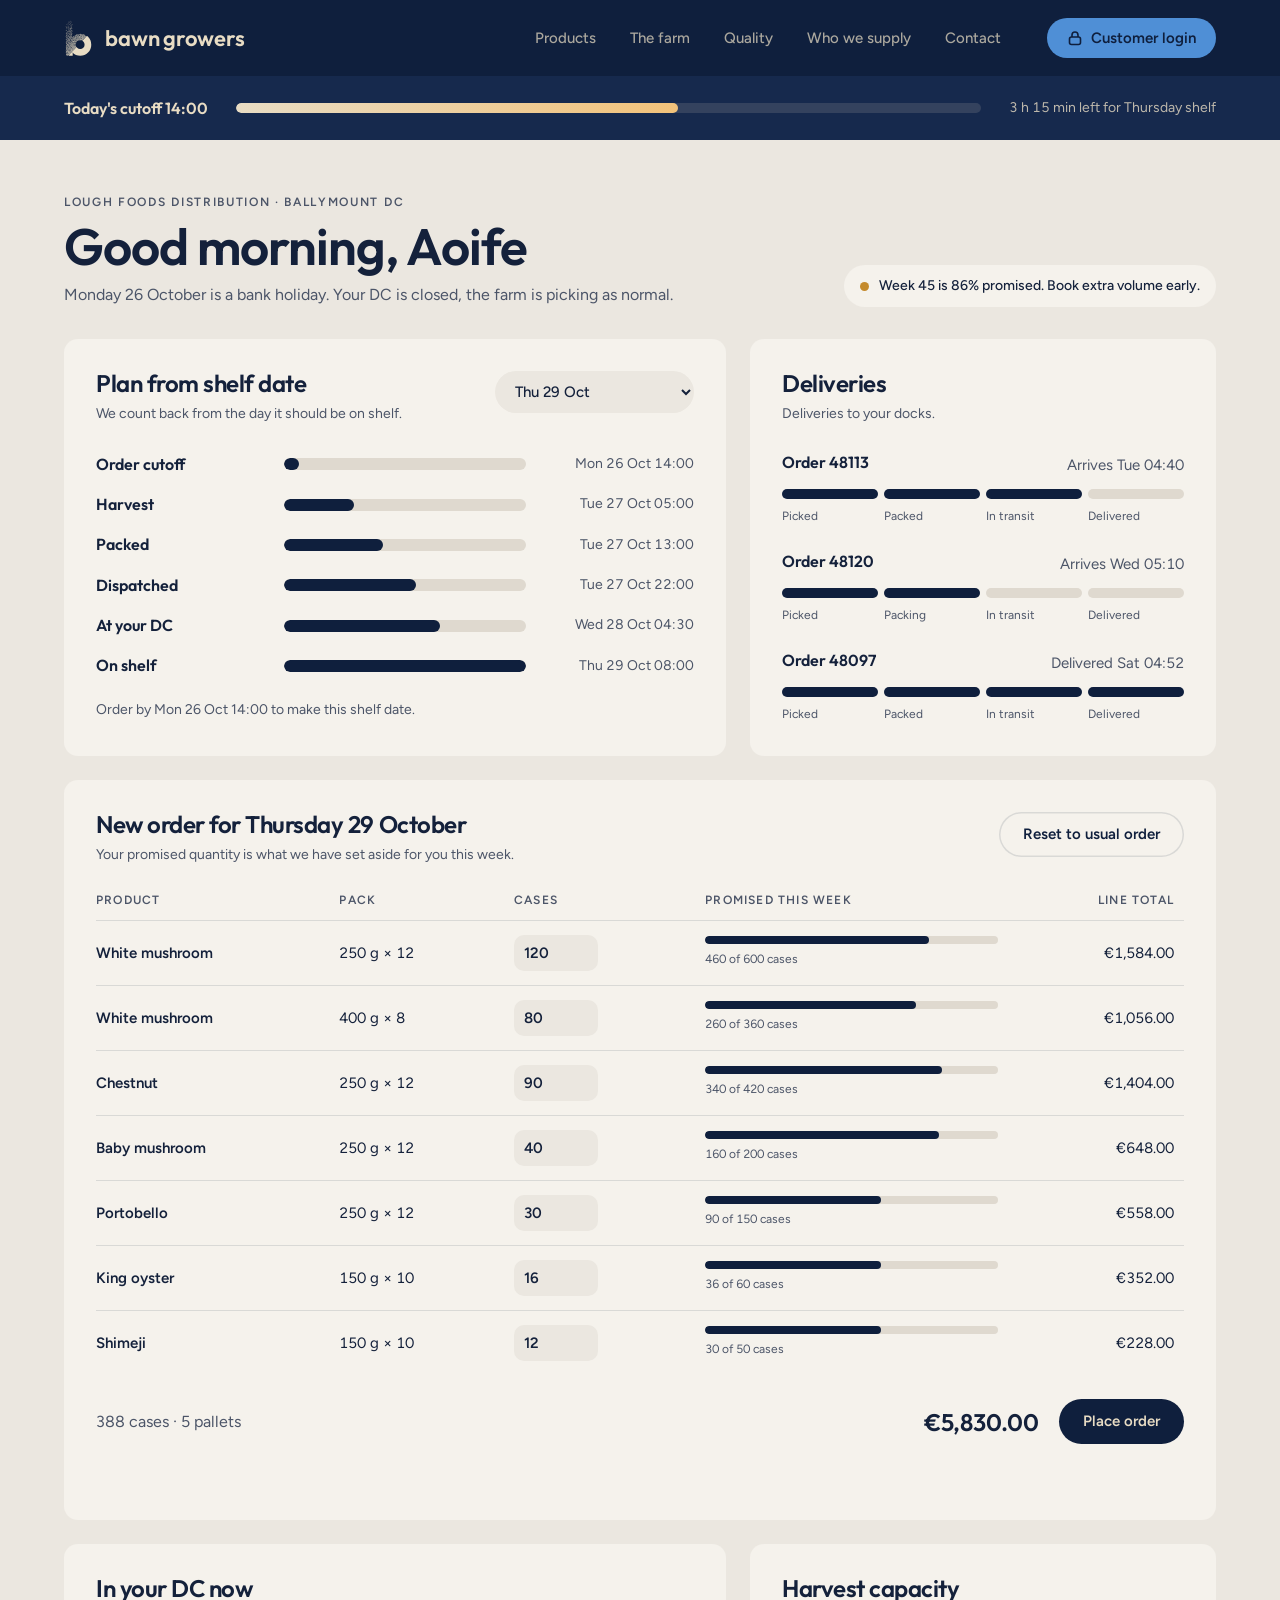
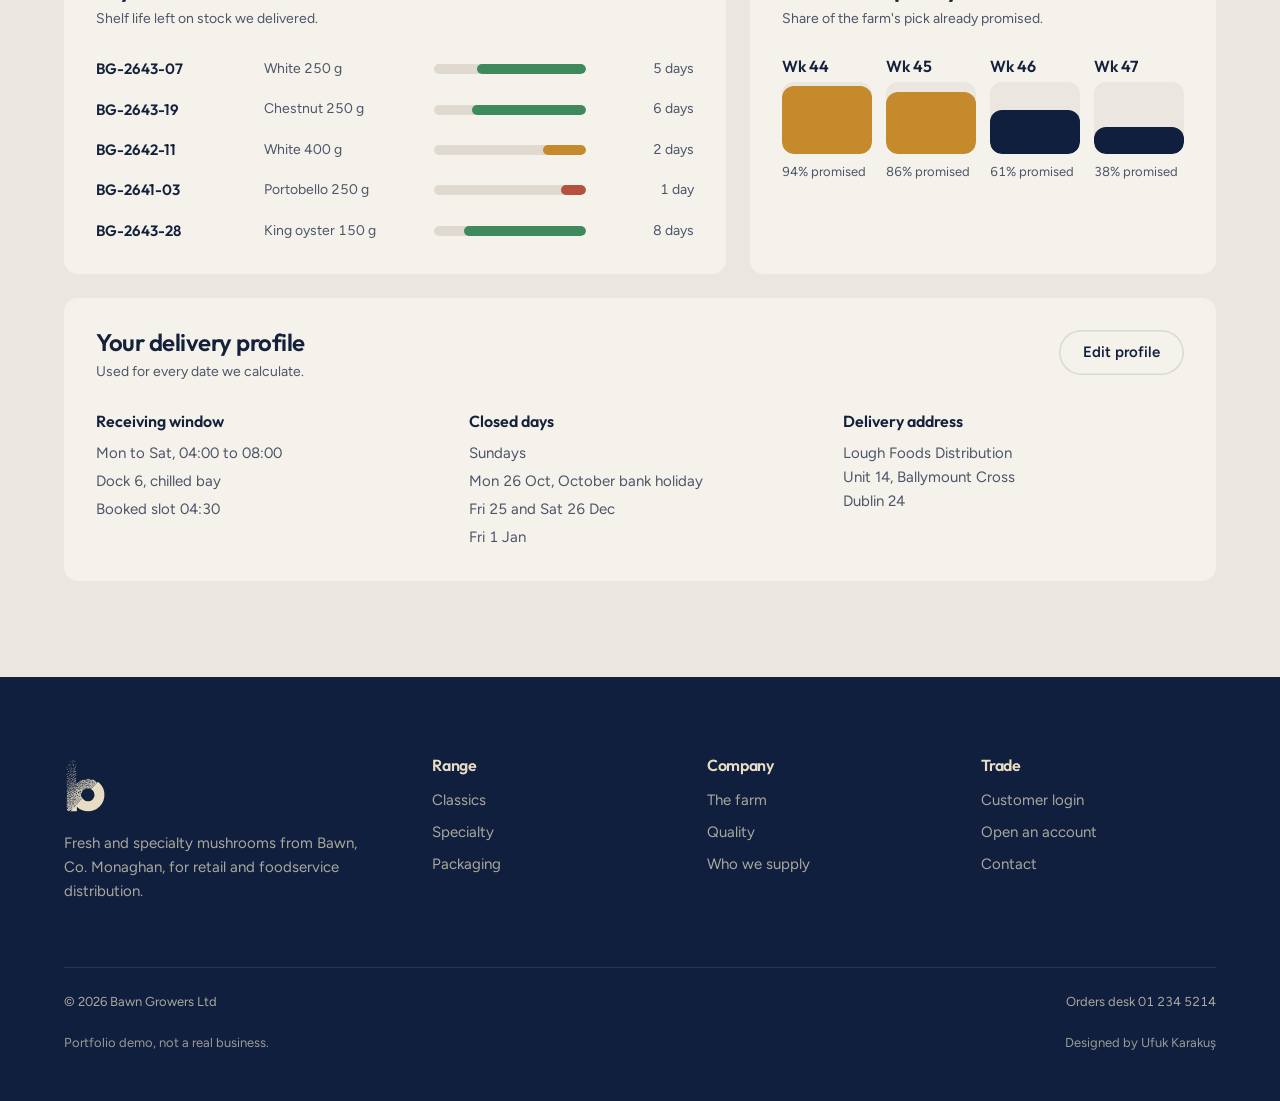
==== panel.html @ aad289bb "Bawn Growers: concept site for a Monaghan mushroom grower Co-Authored-By: Claude Sonnet 5.5 <noreply" ====
<!doctype html>
<html lang="en">
<head>
<meta charset="utf-8">
<meta name="viewport" content="width=device-width,initial-scale=1">
<title>Bawn Growers — Customer panel</title>
<meta name="robots" content="noindex, nofollow">
<meta name="description" content="Plan from your shelf date, order against your promised quantity, trace every batch.">
<link rel="icon" href="assets/logo/favicon.svg" type="image/svg+xml">
<link rel="preconnect" href="https://fonts.googleapis.com">
<link rel="preconnect" href="https://fonts.gstatic.com" crossorigin>
<link rel="stylesheet" href="https://fonts.googleapis.com/css2?family=Outfit:wght@400;500;600;700&family=Figtree:wght@400;500;600&display=swap">
<link rel="stylesheet" href="assets/css/main.css">
</head>
<body data-page="panel">
<script src="assets/js/layout.js"></script>
<main id="main">
<div class="panel">
  <div class="cutoff">
    <div class="wrap">
      <b>Today's cutoff 14:00</b>
      <div class="t" aria-hidden="true"><i id="cutbar"></i></div>
      <span class="tnum" id="cuttxt"></span>
    </div>
  </div>
  <div class="wrap">
    <div class="phello">
      <div>
        <span class="eyebrow">Lough Foods Distribution · Ballymount DC</span>
        <h1>Good morning, Aoife</h1>
        <p>Monday 26 October is a bank holiday. Your DC is closed, the farm is picking as normal.</p>
      </div>
      <span class="chip"><i></i>Week 45 is 86% promised. Book extra volume early.</span>
    </div>

    <div class="pgrid">
      <div class="card c7">
        <div class="chead">
          <div><h2>Plan from shelf date</h2><p class="sub">We count back from the day it should be on shelf.</p></div>
          <label class="sr" for="shelfsel">Shelf date</label>
          <select class="sel" id="shelfsel"></select>
        </div>
        <div class="bsteps" id="psteps"></div>
        <p class="warnline" id="pwarn" aria-live="polite"></p>
      </div>

      <div class="card c5">
        <div class="chead"><div><h2>Deliveries</h2><p class="sub">Deliveries to your docks.</p></div></div>
        <div class="deliv">
          <div class="dl">
            <div class="top"><b>Order 48113</b><span class="tnum">Arrives Tue 04:40</span></div>
            <div class="seg" role="img" aria-label="Order 48113: picked, packed, now in transit, not yet delivered"><i class="d"></i><i class="d"></i><i class="n"></i><i></i></div>
            <div class="seglab" aria-hidden="true"><span>Picked</span><span>Packed</span><span>In transit</span><span>Delivered</span></div>
          </div>
          <div class="dl">
            <div class="top"><b>Order 48120</b><span class="tnum">Arrives Wed 05:10</span></div>
            <div class="seg" role="img" aria-label="Order 48120: picked, now packing, not yet in transit or delivered"><i class="d"></i><i class="n"></i><i></i><i></i></div>
            <div class="seglab" aria-hidden="true"><span>Picked</span><span>Packing</span><span>In transit</span><span>Delivered</span></div>
          </div>
          <div class="dl">
            <div class="top"><b>Order 48097</b><span class="tnum">Delivered Sat 04:52</span></div>
            <div class="seg" role="img" aria-label="Order 48097: picked, packed, in transit and delivered"><i class="d"></i><i class="d"></i><i class="d"></i><i class="d"></i></div>
            <div class="seglab" aria-hidden="true"><span>Picked</span><span>Packed</span><span>In transit</span><span>Delivered</span></div>
          </div>
        </div>
      </div>

      <div class="card c12">
        <div class="chead">
          <div><h2>New order for Thursday 29 October</h2><p class="sub">Your promised quantity is what we have set aside for you this week.</p></div>
          <button class="btn line" id="resetorder" type="button">Reset to usual order</button>
        </div>
        <table class="lines tnum">
          <thead><tr><th>Product</th><th>Pack</th><th>Cases</th><th>Promised this week</th><th>Line total</th></tr></thead>
          <tbody id="olines"></tbody>
        </table>
        <div class="tot">
          <span class="count" id="ocount"></span>
          <div class="right"><b class="tnum" id="ototal"></b><button class="btn dark" type="button" id="placeorder">Place order</button></div>
        </div>
        <p class="warnline" id="oplaced" aria-live="polite"></p>
      </div>

      <div class="card c7">
        <div class="chead"><div><h2>In your DC now</h2><p class="sub">Shelf life left on stock we delivered.</p></div></div>
        <div class="batches" id="batches"></div>
      </div>
      <div class="card c5">
        <div class="chead"><div><h2>Harvest capacity</h2><p class="sub">Share of the farm's pick already promised.</p></div></div>
        <div class="cap" id="cap"></div>
      </div>

      <div class="card c12">
        <div class="chead"><div><h2>Your delivery profile</h2><p class="sub">Used for every date we calculate.</p></div><button class="btn line" type="button" id="editprofile">Edit profile</button></div>
        <div class="profile">
          <div><b>Receiving window</b><ul class="tnum"><li>Mon to Sat, 04:00 to 08:00</li><li>Dock 6, chilled bay</li><li>Booked slot 04:30</li></ul></div>
          <div><b>Closed days</b><ul class="tnum"><li>Sundays</li><li>Mon 26 Oct, October bank holiday</li><li>Fri 25 and Sat 26 Dec</li><li>Fri 1 Jan</li></ul></div>
          <div><b>Delivery address</b><p>Lough Foods Distribution<br>Unit 14, Ballymount Cross<br>Dublin 24</p></div>
        </div>
      </div>
    </div>
  </div>
</div>

</main>
<script src="assets/js/data.js"></script>
<script src="assets/js/schedule.js"></script>
<script src="assets/js/reveal.js"></script>
<script src="assets/js/modal.js"></script>
<script src="assets/js/panel.js"></script>
<script>document.getElementById("editprofile").addEventListener("click",function(e){Bawn.modal.open(e.currentTarget,"you could change your receiving window, closed days and delivery address here, and every date on this page would follow.")})</script>
<script>BawnLayout.footer()</script>
</body>
</html>
---- assets/css/main.css ----
/* Bawn Growers — shared stylesheet
   Navy frame + light limestone pages, one 1200px column, one 14px radius, real gaps between photos. */

/* ---------- tokens (the only place colours are defined) ---------- */
:root{
  --navy:#0f1f3d;   --navy-2:#16294d;   --navy-3:#22375f;   --navy-0:#0a1428;   --navy-glow:#2a4672;
  --beige:#e8dcc4;  --beige-2:#cdbf9f;  --beige-hi:#f3e9d4; --amber:#f2c27a;
  --stone:#ebe7e0;  --stone-2:#dfd9cf;  --paper:#f5f2ec;   --white:#fff;
  --ink:#14213b;    --ink-2:#4c5568;    --line:rgba(20,33,59,.12);
  --led:#4f8fd6;    --ok:#3f8a5c;       --warn:#c48a2c;     --bad:#b4513f;
  /* beige at set strengths, for text and hairlines on navy */
  --on-navy-72:rgba(232,220,196,.72);  --on-navy-78:rgba(232,220,196,.78);  --on-navy-75:rgba(232,220,196,.75);
  --on-navy-65:rgba(232,220,196,.65);  --on-navy-60:rgba(232,220,196,.6);   --on-navy-40:rgba(232,220,196,.4);
  --on-navy-16:rgba(232,220,196,.16);  --on-navy-12:rgba(232,220,196,.12);  --on-navy-14:rgba(232,220,196,.14);
  --on-navy-08:rgba(232,220,196,.08);
  --scan:rgba(8,16,32,.28);  --navy-fade:rgba(15,31,61,0);  --navy-fade-35:rgba(15,31,61,.35);
  --banner-shade:rgba(10,20,40,.55);  --banner-shade-0:rgba(10,20,40,0);  --text-shade:rgba(0,0,0,.35);
  --handle-shadow:rgba(15,31,61,.25);  --scrim:rgba(10,20,40,.62);
  --display:"Outfit","Avenir Next","Segoe UI",system-ui,sans-serif;
  --body:"Figtree","Avenir Next","Segoe UI",system-ui,sans-serif;
  --r:14px;
  color-scheme:light;
}

/* ---------- base ---------- */
*{box-sizing:border-box}
body{margin:0;background:var(--paper);color:var(--ink);font:16px/1.6 var(--body);-webkit-font-smoothing:antialiased;animation:fadein .45s ease}
@keyframes fadein{from{opacity:.4}to{opacity:1}}
h1,h2,h3,h4{font-family:var(--display);font-weight:600;letter-spacing:-.02em;line-height:1.05;margin:0;text-wrap:balance}
p{margin:0}
a{color:inherit}
img{display:block}
button{font:inherit;cursor:pointer}
:focus-visible{outline:2px solid var(--led);outline-offset:3px}
.wrap{max-width:1200px;margin:0 auto;padding-left:24px;padding-right:24px}
.tnum{font-variant-numeric:tabular-nums}
.sr{position:absolute;left:-9999px;width:1px;height:1px;overflow:hidden}
.eyebrow{display:block;font:600 12px/1 var(--body);letter-spacing:.14em;text-transform:uppercase;color:var(--ink-2)}
.navyband .eyebrow,.hero .eyebrow{color:var(--beige-2)}

/* ---------- skip link ---------- */
.skip{position:absolute;left:16px;top:-80px;z-index:100;background:var(--beige);color:var(--navy);padding:12px 18px;border-radius:999px;font:600 15px/1 var(--body);text-decoration:none}
.skip:focus{top:12px}
main{display:block}

/* ---------- header ---------- */
header.site{position:sticky;top:0;z-index:50;background:var(--navy);color:var(--beige)}
header.site .wrap{display:flex;align-items:center;gap:32px;height:76px}
.brand{display:flex;align-items:center;gap:12px;text-decoration:none;color:var(--beige)}
.brand img{height:38px;width:auto;display:block}
.brand span{font:600 22px/1 var(--display);letter-spacing:-.01em}
nav.main{display:flex;gap:6px;margin-left:auto}
nav.main a{color:var(--on-navy-72);padding:10px 14px;border-radius:999px;font:500 15px/1 var(--body);text-decoration:none;transition:color .2s}
nav.main a:hover,nav.main a[aria-current="page"]{color:var(--beige)}
nav.main a[aria-current="page"]{background:var(--navy-3)}
.b2b{background:var(--beige);color:var(--navy);border-radius:999px;padding:12px 20px;font:600 15px/1 var(--body);display:flex;gap:8px;align-items:center;text-decoration:none;transition:background .2s}
.b2b:hover{background:var(--beige-hi)}
.b2b[aria-current="page"]{background:var(--led);color:var(--navy)}

/* ---------- buttons ---------- */
.btns{display:flex;gap:12px;flex-wrap:wrap}
.btn{display:inline-block;border:0;border-radius:999px;padding:15px 24px;font:600 15px/1 var(--body);background:var(--beige);color:var(--navy);text-decoration:none;transition:transform .2s,background .2s}
.btn:hover{transform:translateY(-1px)}
.btn.ghost{background:transparent;color:var(--beige);box-shadow:inset 0 0 0 1.5px var(--on-navy-40)}
.btn.dark{background:var(--navy);color:var(--beige)}
.btn.line{background:transparent;color:var(--navy);box-shadow:inset 0 0 0 1.5px var(--line)}

/* ---------- sections ---------- */
section{padding-block:120px}
section.sep{border-top:1px solid var(--on-navy-08)}
section.flush-top{padding-top:0}
section.tight{padding-top:20px;padding-bottom:120px}
section.spaced{margin-top:110px}
section[id]{scroll-margin-top:76px}
.hero{padding-block:0}
.sec-head{display:flex;flex-direction:column;gap:18px;max-width:760px;margin-bottom:56px}
.sec-head h2{font-size:clamp(38px,4.4vw,60px)}
.sec-head p{font-size:18px;color:var(--ink-2);max-width:56ch}
.navyband{background:var(--navy);color:var(--beige)}
.navyband .sec-head p{color:var(--on-navy-75)}
.stoneband{background:var(--stone)}

/* page heads (pages without a banner) */
.phead{padding-block:110px 64px}
.phead h1{font-size:clamp(48px,6vw,88px);max-width:15ch;margin-top:18px}
.phead p{margin-top:24px;font-size:19px;color:var(--ink-2);max-width:58ch}

/* ---------- hero ---------- */
.hero{position:relative;background:var(--navy);color:var(--beige);display:grid;grid-template-columns:minmax(340px,38%) 1fr;min-height:min(78vh,740px)}
.hero-copy{display:flex;flex-direction:column;justify-content:flex-end;align-items:flex-start;gap:28px;padding:64px 48px 72px max(24px,calc((100vw - 1200px)/2 + 24px))}
.hero h1{font-size:clamp(44px,5.4vw,76px);color:var(--beige)}
.hero p{color:var(--on-navy-78);font-size:18px;max-width:30ch}
.hero-media{position:relative;overflow:hidden;background:var(--navy-0)}
.hero-media video,.hero-media img{position:absolute;inset:0;width:100%;height:100%;object-fit:cover}
.scanlines{position:absolute;inset:0;pointer-events:none;background:repeating-linear-gradient(0deg,var(--scan) 0 1px,transparent 1px 3px);opacity:.55}
.edge-fade{position:absolute;inset:0;pointer-events:none;background:linear-gradient(90deg,var(--navy) 0%,var(--navy-fade) 18%),linear-gradient(0deg,var(--navy-fade-35),var(--navy-fade) 40%)}

/* statement */
.statement{padding-block:140px 110px}
.statement h2{font-size:clamp(40px,5vw,68px);max-width:16ch;margin-inline:auto;text-align:center}
.statement p{text-align:center;max-width:56ch;margin:28px auto 0;font-size:18px;color:var(--ink-2)}

/* ---------- product cards ---------- */
.prow{display:grid;gap:28px}
.prow.four{grid-template-columns:repeat(4,1fr)}
.prow.three{grid-template-columns:repeat(3,1fr)}
.pcard{display:flex;flex-direction:column;gap:16px;color:inherit;text-decoration:none}
.pcard .ph{aspect-ratio:1;border-radius:var(--r);overflow:hidden;background:var(--stone-2);position:relative}
.pcard .ph img{width:100%;height:100%;object-fit:cover;transition:transform .6s ease}
.pcard:hover .ph img{transform:scale(1.04)}
.pcard h3{font-size:24px}
.pcard .meta{display:flex;justify-content:space-between;gap:12px;color:var(--ink-2);font-size:14px}
.navyband .pcard .meta{color:var(--on-navy-65)}
.navyband .pcard .ph{background:var(--navy-2)}
.group-label{display:flex;align-items:baseline;justify-content:space-between;gap:16px;margin-bottom:28px;padding-bottom:16px;border-bottom:1px solid var(--line)}
.navyband .group-label{border-color:var(--on-navy-16)}
.group-label h3{font-size:30px}
.group-label span{color:var(--ink-2);font-size:15px}
.navyband .group-label span{color:var(--on-navy-60)}

/* specialty band */
.exotic{position:relative;overflow:hidden}
.exotic .bgimg{position:absolute;inset:0;background:center/cover no-repeat;opacity:.18}
.exotic .wrap{position:relative}

/* ---------- shelf planner (home) ---------- */
.planner{display:grid;grid-template-columns:1fr 1.25fr;gap:72px;align-items:start}
.planner h2{font-size:clamp(38px,4.2vw,58px);margin-top:18px}
.planner .lead-note{margin-top:22px}
.note-line{margin-top:22px;font-size:15px;color:var(--on-navy-75);max-width:52ch}
.days{display:flex;gap:10px;flex-wrap:wrap;margin:28px 0 10px}
.day{border:0;border-radius:var(--r);background:var(--navy-2);color:var(--beige);padding:14px 16px;min-width:76px;display:flex;flex-direction:column;gap:4px;align-items:flex-start;transition:background .2s}
.day small{font:500 12px/1 var(--body);opacity:.65;text-transform:uppercase;letter-spacing:.1em}
.day b{font:600 22px/1 var(--display)}
.day[aria-pressed="true"]{background:var(--beige);color:var(--navy)}
.day[disabled]{opacity:.35;cursor:not-allowed}
.timeline{display:flex;flex-direction:column;gap:22px}
.step{display:grid;grid-template-columns:150px 1fr;gap:20px;align-items:center}
.step .lab{display:flex;flex-direction:column;gap:2px}
.step .lab b{font:600 18px/1.2 var(--display)}
.step .lab span{font-size:13px;opacity:.7}
.track{height:14px;border-radius:999px;background:var(--on-navy-12);position:relative;overflow:hidden}
.track i{position:absolute;inset:0 auto 0 0;border-radius:999px;background:var(--beige);transition:width .9s cubic-bezier(.2,.8,.2,1)}
.step .when{grid-column:2;font-size:14px;margin-top:-12px;opacity:.8}
.timeline{position:relative}
/* the closed-day note hangs in the section's bottom padding, so showing or hiding it never moves anything */
.timeline .note-line{position:absolute;left:0;right:0;top:100%;margin-top:28px}

/* ---------- banner ---------- */
.banner{position:relative;height:min(64vh,620px);background:var(--navy-2);display:flex;align-items:flex-end}
.banner > img{position:absolute;inset:0;width:100%;height:100%;object-fit:cover}
.banner::after{content:"";position:absolute;inset:0;background:linear-gradient(0deg,var(--banner-shade),var(--banner-shade-0) 55%);pointer-events:none}
.banner .wrap{position:relative;z-index:1;width:100%;padding-block:64px}
.banner h1,.banner h2{color:var(--beige);font-size:clamp(40px,5vw,72px);max-width:14ch;text-shadow:0 2px 30px var(--text-shade)}
.banner.tall{height:min(70vh,680px)}
.banner .eyebrow{color:var(--beige)}
.banner .eyebrow + h1,.banner .eyebrow + h2{margin-top:16px}

/* ---------- moments ---------- */
.moments{display:grid;grid-template-columns:repeat(3,1fr);gap:28px}
.moment{display:grid;grid-template-rows:auto auto 1fr;gap:14px}
.moment .ph{border-radius:var(--r);overflow:hidden;aspect-ratio:4/5;background:var(--stone-2)}
.moment .ph img{width:100%;height:100%;object-fit:cover}
.moment b{font:600 20px/1.2 var(--display)}
.moment span{color:var(--ink-2);font-size:15px}

/* ---------- footer ---------- */
footer.site{background:var(--navy);color:var(--on-navy-72);padding-block:80px 48px}
footer.site .grid{display:grid;grid-template-columns:1.4fr 1fr 1fr 1fr;gap:40px}
footer.site .fh{color:var(--beige);font:600 16px/1.05 var(--display);letter-spacing:-.02em;margin:0 0 14px}
footer.site ul{list-style:none;margin:0;padding:0;display:flex;flex-direction:column;gap:8px;font-size:15px}
footer.site a{color:inherit;text-decoration:none}
footer.site a:hover{color:var(--beige)}
footer.site .base{margin-top:64px;padding-top:24px;border-top:1px solid var(--on-navy-12);display:flex;justify-content:space-between;gap:16px;font-size:13px}
.flogo img{height:56px;width:auto}
.flogo p{margin-top:18px;max-width:30ch;font-size:15px}

/* demo lines under the footer (publishing rule) */
footer.site .demo{margin-top:20px;display:flex;justify-content:space-between;gap:16px;font-size:13px;color:var(--on-navy-65)}

/* concept-site modal */
.modal-back{position:fixed;inset:0;z-index:200;background:var(--scrim);display:flex;align-items:center;justify-content:center;padding:24px}
.modal{background:var(--paper);color:var(--ink);border-radius:var(--r);padding:32px;max-width:480px;width:100%;display:flex;flex-direction:column;gap:16px}
.modal h2{font-size:28px}
.modal p{color:var(--ink-2)}
.modal .btns{margin-top:8px}

/* ---------- product detail + XP bar ---------- */
.detail{display:grid;grid-template-columns:1fr 1fr;gap:64px;align-items:start;padding-bottom:80px}
.detail .big{aspect-ratio:1;border-radius:var(--r);overflow:hidden;background:var(--stone-2)}
.detail .big img{width:100%;height:100%;object-fit:cover}
.dinfo{display:flex;flex-direction:column;gap:28px;padding-top:12px}
.dinfo h2{font-size:clamp(40px,4.4vw,60px)}
.dinfo .lede{font-size:18px;color:var(--ink-2);max-width:46ch;min-height:3.2em}
.tag{display:inline-flex;align-items:center;gap:8px;font:600 12px/1 var(--body);letter-spacing:.12em;text-transform:uppercase;color:var(--ink-2)}
.tag em{font-style:normal}
.tag i{width:8px;height:8px;border-radius:50%;background:var(--beige-2)}
.tag.ex i{background:var(--led)}
.xp{position:relative;padding-top:6px}
.xtrack:focus-visible{outline-offset:6px}
.xtrack{height:18px;border-radius:999px;background:var(--stone-2);position:relative;cursor:pointer;touch-action:none}
.xfill{position:absolute;inset:0 auto 0 0;border-radius:999px;background:var(--navy);transition:width .75s cubic-bezier(.2,.8,.2,1)}
.xfill::after{content:"";position:absolute;right:-4px;top:50%;width:26px;height:26px;margin-top:-13px;border-radius:50%;background:var(--paper);box-shadow:0 0 0 4px var(--navy),0 3px 10px var(--handle-shadow);cursor:grab}
.xp.dragging .xfill{transition:none}
.xp.dragging .xfill::after{cursor:grabbing}
.xp canvas{position:absolute;left:-20px;top:-34px;width:calc(100% + 40px);height:86px;pointer-events:none}
.stops{position:relative;height:52px;margin-top:18px}
.stop{white-space:nowrap;position:absolute;transform:translateX(-50%);background:var(--stone);border:0;border-radius:999px;padding:12px 18px;font:600 16px/1 var(--display);color:var(--ink);box-shadow:inset 0 0 0 1.5px var(--line);transition:background .2s,color .2s,box-shadow .2s}
.stop:hover{background:var(--stone-2)}
.stop:first-child{transform:none;left:0!important}
.stop:last-child{transform:translateX(-100%)}
.stop[aria-pressed="true"]{background:var(--navy);color:var(--beige);box-shadow:none}
.figs{display:grid;grid-template-columns:repeat(3,1fr);gap:20px;padding-top:24px;border-top:1px solid var(--line)}
.fig small{display:block;font-size:13px;color:var(--ink-2);margin-bottom:6px}
.fig b{display:block;font:600 28px/1 var(--display)}
.life{display:flex;flex-direction:column;gap:10px}
.life .row{display:flex;justify-content:space-between;font-size:14px;color:var(--ink-2)}
.life .t{height:8px;border-radius:999px;background:var(--stone-2);overflow:hidden}
.life .t i{display:block;height:100%;background:var(--ok);border-radius:999px;transition:width .8s cubic-bezier(.2,.8,.2,1)}
.cat-grid{display:grid;grid-template-columns:repeat(7,1fr);gap:16px;padding-block:28px 0;border-top:1px solid var(--line)}
.mini{background:none;border:0;padding:0;display:flex;flex-direction:column;gap:10px;text-align:left;color:var(--ink-2);font-size:14px}
.mini .ph{aspect-ratio:1;border-radius:var(--r);overflow:hidden;background:var(--stone-2);outline:2px solid transparent;outline-offset:3px;transition:outline-color .2s}
.mini .ph img{width:100%;height:100%;object-fit:cover}
.mini[aria-pressed="true"]{color:var(--ink)}
.mini[aria-pressed="true"] .ph{outline-color:var(--navy)}
.packs{display:grid;grid-template-columns:repeat(5,1fr);gap:24px}
.pack{display:flex;flex-direction:column;gap:12px}
.pack .ph{aspect-ratio:1;border-radius:var(--r);overflow:hidden;background:var(--stone-2)}
.pack .ph img{width:100%;height:100%;object-fit:cover}
.pack b{font:600 20px/1 var(--display)}
.pack span{font-size:14px;color:var(--ink-2)}

/* ---------- farm ---------- */
.split{display:grid;grid-template-columns:1fr 1fr;gap:72px;align-items:center}
.split.top{align-items:start;margin-top:72px}
.split .ph{border-radius:var(--r);overflow:hidden;aspect-ratio:4/3;background:var(--stone-2)}
.split .ph img{width:100%;height:100%;object-fit:cover}
.split .txt{display:flex;flex-direction:column;gap:20px}
.split h2{font-size:clamp(34px,3.8vw,52px)}
.split p{color:var(--ink-2);font-size:17px;max-width:50ch}
.navyband .split p{color:var(--on-navy-75)}
.cycle{display:flex;flex-direction:column;gap:14px;margin-top:8px}
.cycle .row{display:grid;grid-template-columns:120px 1fr 60px;gap:16px;align-items:center;font-size:15px}
.cycle .t{height:10px;border-radius:999px;background:var(--stone-2);overflow:hidden}
.navyband .cycle .t{background:var(--on-navy-12)}
.cycle .t i{display:block;height:100%;width:0;background:var(--navy);border-radius:999px;transition:width .9s cubic-bezier(.2,.8,.2,1)}
.navyband .cycle .t i{background:var(--led)}
.wide-ph{border-radius:var(--r);overflow:hidden;aspect-ratio:21/9;background:var(--stone-2)}
.wide-ph.slim{aspect-ratio:21/8;background:var(--navy-2)}
.wide-ph img{width:100%;height:100%;object-fit:cover}

/* ---------- quality ---------- */
.trace{display:grid;grid-template-columns:1fr 1.4fr;gap:64px;align-items:start}
.trace h2{font-size:36px}
.lookup{display:flex;gap:10px;margin-top:24px}
.lookup input{flex:1;min-width:0;border:0;border-radius:999px;padding:16px 22px;font:600 17px/1 var(--display);letter-spacing:.04em;background:var(--paper);color:var(--ink);box-shadow:inset 0 0 0 1.5px var(--line)}
.hint{margin-top:14px;color:var(--ink-2);font-size:14px}
.result{min-height:0}
.jbar{display:grid;grid-template-columns:repeat(4,1fr);gap:8px;margin-bottom:28px}
.jbar i{height:14px;border-radius:999px;background:var(--stone-2);position:relative;overflow:hidden}
.jbar i::after{content:"";position:absolute;inset:0;width:var(--w,0%);background:var(--navy);border-radius:999px;transition:width .7s cubic-bezier(.2,.8,.2,1)}
.jrows{display:grid;grid-template-columns:repeat(4,1fr);gap:8px;min-height:70.4px}
.jrow b{display:block;font:600 18px/1.2 var(--display)}
.jrow span{display:block;font-size:14px;color:var(--ink-2);margin-top:4px}
.jrow.none{grid-column:span 4}
.temps{margin-top:40px;padding-top:28px;border-top:1px solid var(--line)}
.temps .tcap{display:flex;justify-content:space-between;font-size:14px;color:var(--ink-2);margin-bottom:10px;min-height:1.6em}
.temps svg{width:100%;height:auto;display:block;color:var(--ink)}
.certs{display:grid;grid-template-columns:repeat(3,1fr);gap:28px}
.cert b{font:600 22px/1.2 var(--display);display:block;margin-bottom:8px}
.cert p{color:var(--ink-2);font-size:15px}

/* ---------- customers ---------- */
.ctypes{padding-bottom:110px}
.ctype{display:grid;grid-template-columns:1.1fr 1fr;gap:64px;align-items:center;padding-block:56px}
.ctype + .ctype{border-top:1px solid var(--line)}
.ctype:nth-child(even) .ph{order:2}
.ctype .ph{border-radius:var(--r);overflow:hidden;aspect-ratio:3/2;background:var(--stone-2)}
.ctype .ph img{width:100%;height:100%;object-fit:cover}
.ctype h2{font-size:clamp(30px,3.2vw,44px);margin-bottom:16px}
.ctype p{color:var(--ink-2);font-size:17px;max-width:48ch}
.ctype ul{margin:20px 0 0;padding:0;list-style:none;display:flex;flex-direction:column;gap:8px;font-size:15px}
.ctype li{display:flex;gap:10px}
.ctype li::before{content:"";width:6px;height:6px;border-radius:50%;background:var(--navy);margin-top:9px;flex:none}

/* ---------- contact ---------- */
.contact{padding-block:140px;text-align:center;display:flex;flex-direction:column;align-items:center;gap:22px}
.contact h1{font-size:clamp(48px,6vw,84px)}
.contact .addr{font:500 24px/1.4 var(--display)}
.contact .lines{display:flex;gap:28px;flex-wrap:wrap;justify-content:center;color:var(--ink-2);font-size:17px}
.contact .lines span{user-select:text}
.hours{display:grid;grid-template-columns:repeat(3,1fr);gap:40px;max-width:900px;margin:56px auto 0;text-align:left}
.hours b{display:block;font:600 18px/1.2 var(--display);margin-bottom:8px}
.hours p{color:var(--ink-2);font-size:15px}
.contact .btn{margin-top:40px}

/* ---------- B2B panel ---------- */
.panel{background:var(--stone);min-height:80vh}
.cutoff{position:sticky;top:76px;z-index:40;background:var(--navy-2);color:var(--beige)}
.cutoff .wrap{display:grid;grid-template-columns:auto 1fr auto;gap:28px;align-items:center;height:64px}
.cutoff b{font:600 16px/1 var(--display)}
.cutoff .t{height:10px;border-radius:999px;background:var(--on-navy-14);overflow:hidden}
.cutoff .t i{display:block;height:100%;width:0;background:linear-gradient(90deg,var(--beige),var(--amber));border-radius:999px;transition:width .9s cubic-bezier(.2,.8,.2,1)}
.cutoff span{font-size:14px;opacity:.8}
.phello{display:flex;justify-content:space-between;align-items:flex-end;gap:24px;padding-block:56px 32px;flex-wrap:wrap}
.phello h1{font-size:clamp(36px,4vw,52px);margin-top:12px}
.phello p{color:var(--ink-2);margin-top:8px}
.chip{display:inline-flex;align-items:center;gap:10px;background:var(--paper);border-radius:999px;padding:10px 16px;font-size:14px;font-weight:500}
.chip i{width:9px;height:9px;border-radius:50%;background:var(--warn)}
.pgrid{display:grid;grid-template-columns:repeat(12,1fr);gap:24px;padding-bottom:96px}
.card{background:var(--paper);border-radius:var(--r);padding:32px;min-width:0}
.card h2{font-size:24px}
.card .sub{color:var(--ink-2);font-size:14px;margin-top:6px}
.c7{grid-column:span 7}.c5{grid-column:span 5}.c12{grid-column:span 12}
.chead{display:flex;justify-content:space-between;align-items:flex-start;gap:16px;margin-bottom:28px}
.sel{border:0;border-radius:999px;padding:11px 16px;font:500 15px/1 var(--body);background:var(--stone);color:var(--ink)}
.bsteps{display:flex;flex-direction:column;gap:18px}
.bstep{display:grid;grid-template-columns:170px 1fr 150px;gap:18px;align-items:center}
.bstep b{font:600 16px/1.2 var(--display)}
.bstep .t{height:12px;border-radius:999px;background:var(--stone-2);overflow:hidden}
.bstep .t i{display:block;height:100%;width:0;background:var(--navy);border-radius:999px;transition:width .8s cubic-bezier(.2,.8,.2,1)}
.bstep span{font-size:14px;color:var(--ink-2);text-align:right}
.bstep.hol span{color:var(--warn)}
.warnline{margin-top:22px;font-size:14px;color:var(--ink-2);min-height:1.6em}
.warnline.amber{color:var(--warn)}
table.lines{width:100%;border-collapse:collapse;font-size:15px}
table.lines th{font:600 12px/1 var(--body);letter-spacing:.1em;text-transform:uppercase;color:var(--ink-2);text-align:left;padding:0 10px 14px}
table.lines td{padding:14px 10px;border-top:1px solid var(--line);vertical-align:middle}
table.lines td:first-child,table.lines th:first-child{padding-left:0}
table.lines td:last-child,table.lines th:last-child{text-align:right}
table.lines td:first-child{font-weight:600}
table.lines input{width:84px;border:0;border-radius:10px;padding:9px 10px;background:var(--stone);font:600 15px/1 var(--body);color:var(--ink)}
.pbar{display:flex;flex-direction:column;gap:6px;min-width:150px}
.pbar .t{height:8px;border-radius:999px;background:var(--stone-2);overflow:hidden}
.pbar .t i{display:block;height:100%;background:var(--navy);border-radius:999px;transition:width .4s cubic-bezier(.2,.8,.2,1)}
.pbar .t i.over{background:var(--bad)}
.pbar small{font-size:12px;color:var(--ink-2)}
.pbar small.over{color:var(--bad)}
.tot{display:flex;justify-content:space-between;align-items:center;margin-top:24px;gap:16px;flex-wrap:wrap}
.tot b{font:600 24px/1 var(--display)}
.tot .count{color:var(--ink-2)}
.tot .right{display:flex;gap:20px;align-items:center}
.deliv{display:flex;flex-direction:column;gap:26px}
.dl .top{display:flex;justify-content:space-between;gap:12px;font-size:15px;margin-bottom:12px}
.dl .top b{font:600 16px/1.2 var(--display)}
.dl .top span{color:var(--ink-2)}
.seg{display:grid;grid-template-columns:repeat(4,1fr);gap:6px}
.seg i{height:10px;border-radius:999px;background:var(--stone-2)}
.seg i.d{background:var(--navy)}
.seg i.n{background:linear-gradient(90deg,var(--navy) 50%,var(--stone-2) 50%);background-size:200% 100%;animation:shimmer 2.4s ease-in-out infinite}
@keyframes shimmer{0%,100%{background-position:100% 0}50%{background-position:40% 0}}
.seglab{display:grid;grid-template-columns:repeat(4,1fr);gap:6px;font-size:12px;color:var(--ink-2);margin-top:8px}
.batches{display:flex;flex-direction:column;gap:18px}
.bt{display:grid;grid-template-columns:150px 1fr 1fr 90px;gap:18px;align-items:center;font-size:15px}
.bt b{font:600 15px/1.2 var(--display)}
.bt .t{height:10px;border-radius:999px;background:var(--stone-2);overflow:hidden;display:flex;justify-content:flex-end}
.bt .t i{display:block;height:100%;width:0;border-radius:999px;transition:width .8s cubic-bezier(.2,.8,.2,1)}
.bt .t i.ok{background:var(--ok)}.bt .t i.warn{background:var(--warn)}.bt .t i.bad{background:var(--bad)}
.bt span{color:var(--ink-2);text-align:right;font-size:14px}
.bt span.what{text-align:left}
.profile{display:grid;grid-template-columns:repeat(3,1fr);gap:32px}
.profile b{display:block;font:600 16px/1.2 var(--display);margin-bottom:10px}
.profile p,.profile li{font-size:15px;color:var(--ink-2)}
.profile ul{margin:0;padding:0;list-style:none;display:flex;flex-direction:column;gap:4px}
.cap{display:grid;grid-template-columns:repeat(4,1fr);gap:14px}
.wk{display:flex;flex-direction:column;gap:8px}
.wk b{font:600 16px/1 var(--display)}
.wk .t{height:72px;border-radius:12px;background:var(--stone);position:relative;overflow:hidden}
.wk .t i{position:absolute;inset:auto 0 0 0;height:0;background:var(--navy);border-radius:12px;transition:height .9s cubic-bezier(.2,.8,.2,1)}
.wk.hot .t i{background:var(--warn)}
.wk span{font-size:13px;color:var(--ink-2)}

/* ---------- reduced motion ---------- */
@media (prefers-reduced-motion:reduce){
  body{animation:none}
  .xfill,.track i,.bstep .t i,.cycle .t i,.cutoff .t i,.jbar i::after,.life .t i,.bt .t i,.wk .t i,.pbar .t i{transition:none}
  .seg i.n{animation:none;background:var(--navy-3)}
  .pcard:hover .ph img{transform:none}
}

/* ---------- below desktop: just don't break (mobile is a later pass) ---------- */
@media (max-width:1100px){
  .wrap{padding-left:20px;padding-right:20px}
  header.site .wrap{gap:12px}
  nav.main a{padding:10px 10px}
  .packs{grid-template-columns:repeat(3,1fr)}
  .cat-grid{grid-template-columns:repeat(4,1fr)}
}
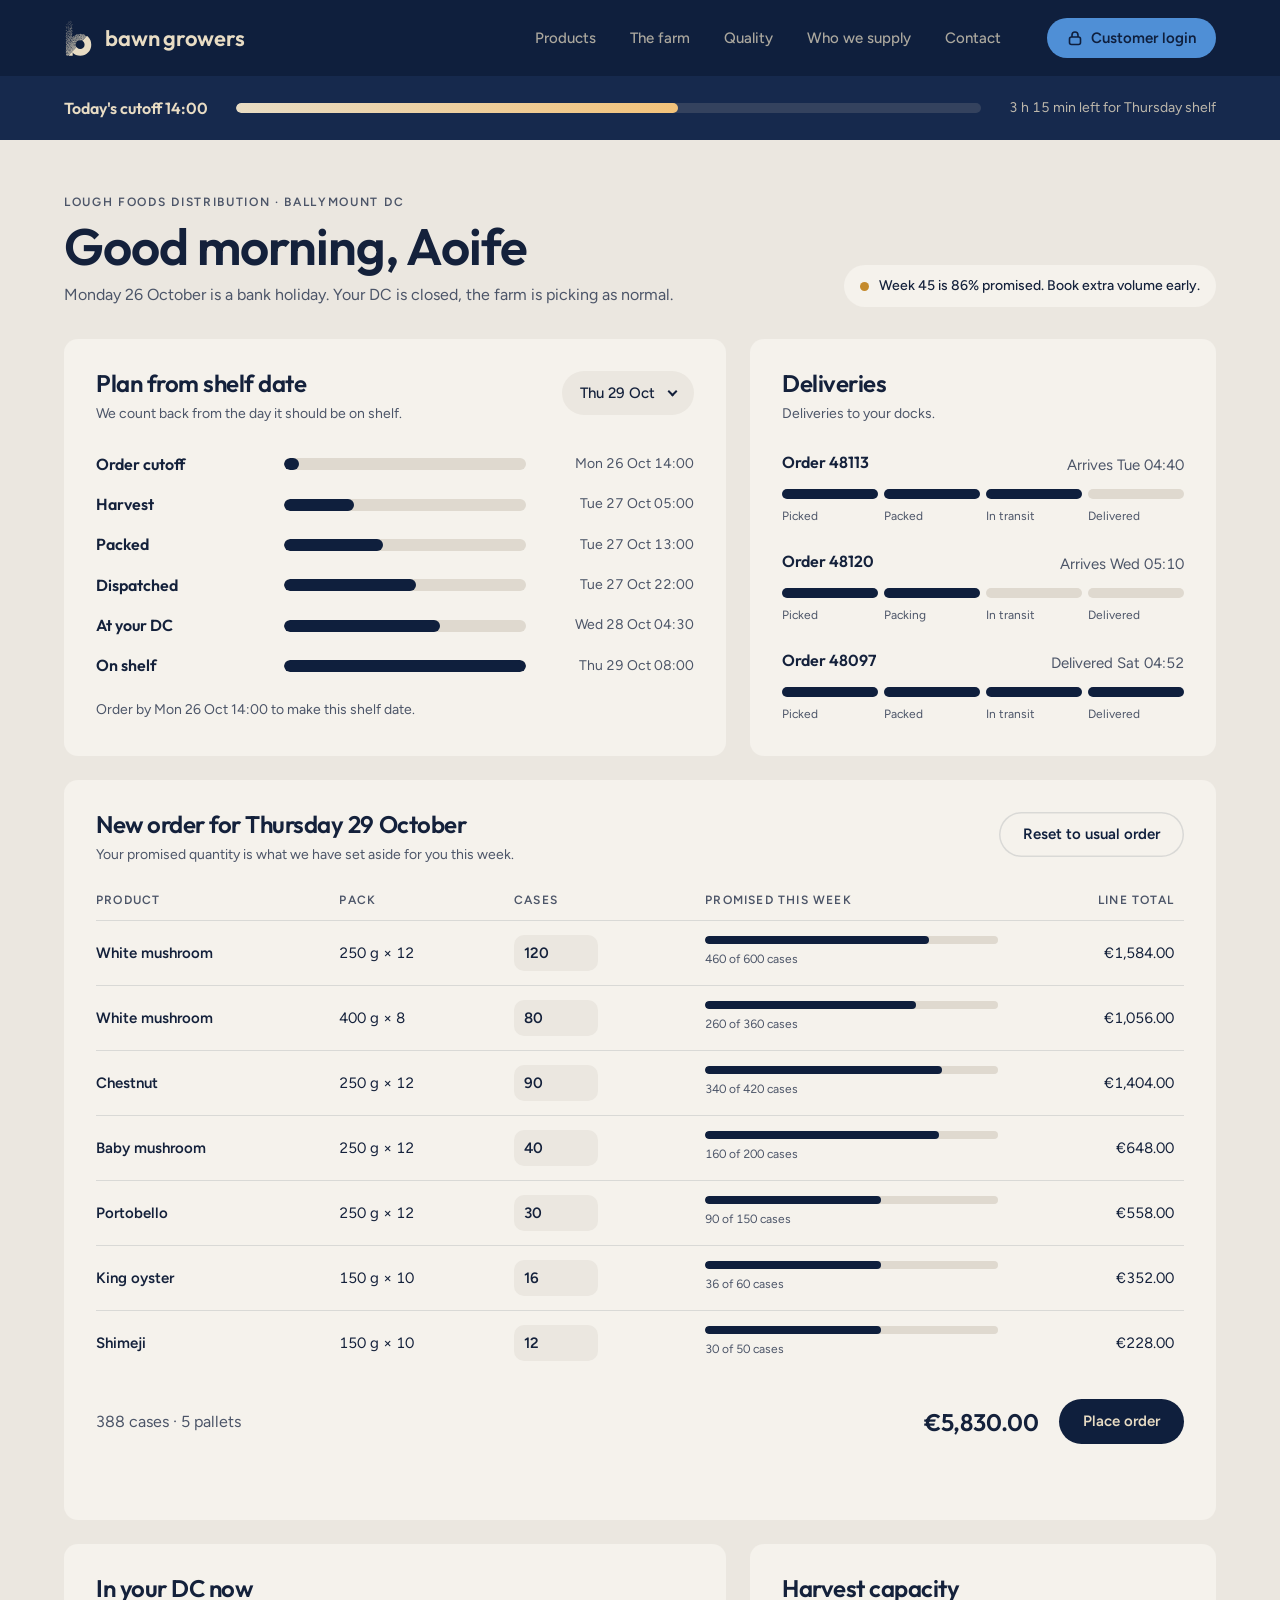
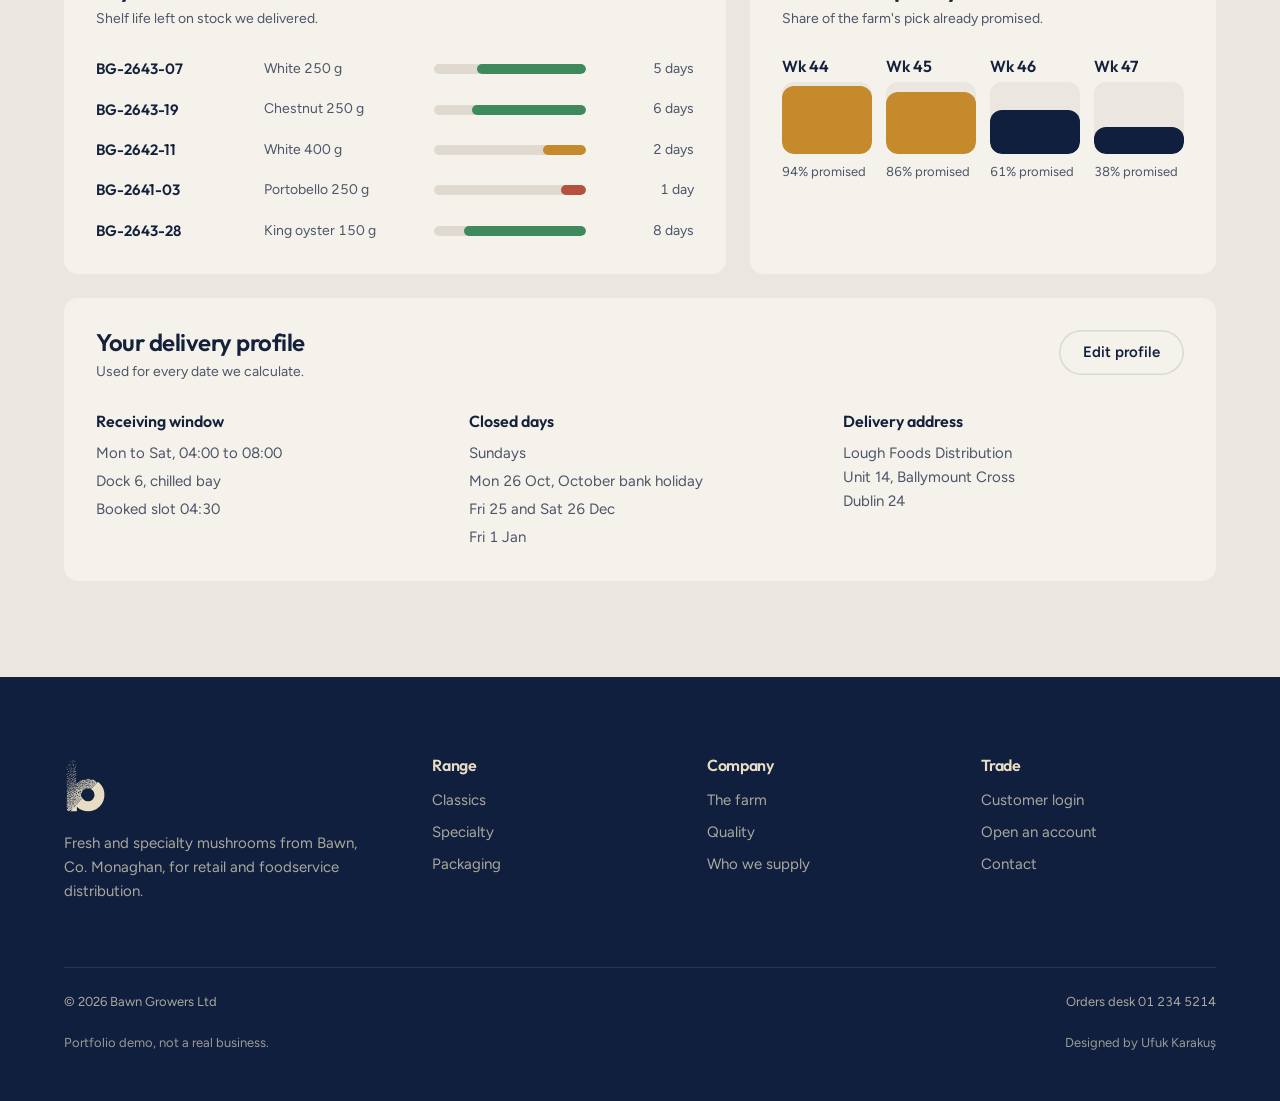
==== commit 0b3f393a: "Custom shelf-date combobox and mobile panel fixes Co-Authored-By: Claude Sonnet 5.5 <noreply@anthrop" ====
--- a/panel.html
+++ b/panel.html
@@ -67,7 +67,7 @@
 
       <div class="card c12">
         <div class="chead">
-          <div><h2>New order for Thursday 29 October</h2><p class="sub">Your promised quantity is what we have set aside for you this week.</p></div>
+          <div><h2 id="ordtitle">New order for Thursday 29 October</h2><p class="sub">Your promised quantity is what we have set aside for you this week.</p></div>
           <button class="btn line" id="resetorder" type="button">Reset to usual order</button>
         </div>
         <table class="lines tnum">
--- a/assets/css/main.css
+++ b/assets/css/main.css
@@ -314,6 +314,21 @@
 .c7{grid-column:span 7}.c5{grid-column:span 5}.c12{grid-column:span 12}
 .chead{display:flex;justify-content:space-between;align-items:flex-start;gap:16px;margin-bottom:28px}
 .sel{border:0;border-radius:999px;padding:11px 16px;font:500 15px/1 var(--body);background:var(--stone);color:var(--ink)}
+.combo{position:relative;flex:none}
+.combo-native{position:absolute;width:1px;height:1px;opacity:0;pointer-events:none}
+.combo-btn{all:unset;box-sizing:border-box;display:inline-flex;align-items:center;justify-content:space-between;gap:14px;border-radius:999px;padding:0 18px;height:44px;font:500 15px/1 var(--body);background:var(--stone);color:var(--ink);cursor:pointer;white-space:nowrap;-webkit-tap-highlight-color:transparent;transition:background .15s}
+.combo-btn:hover,.combo.open .combo-btn{background:var(--stone-2)}
+.combo-btn:focus:not(:focus-visible){outline:none}
+.combo-btn:focus-visible{outline:2px solid var(--navy);outline-offset:2px}
+.combo-btn i{flex:none;width:7px;height:7px;margin-top:-3px;border-right:2px solid currentColor;border-bottom:2px solid currentColor;transform:rotate(45deg);transition:transform .2s}
+.combo.open .combo-btn i{margin-top:3px;transform:rotate(-135deg)}
+/* list radius = card radius (--r); option radius = --r minus the 6px padding, so the curves run parallel */
+.combo-list{position:absolute;right:0;top:calc(100% + 8px);z-index:20;box-sizing:border-box;margin:0;padding:6px;list-style:none;background:var(--paper);border-radius:var(--r);box-shadow:0 18px 40px rgba(15,31,61,.16),0 0 0 1px var(--line);min-width:100%;width:max-content;max-height:calc(6 * 42px + 12px);overflow-y:auto;overscroll-behavior:contain}
+.combo-list[hidden]{display:none}
+.combo-list li{box-sizing:border-box;display:flex;align-items:center;min-height:42px;padding:0 14px;border-radius:calc(var(--r) - 6px);font:inherit;font-size:15px;line-height:1.2;color:var(--ink);cursor:pointer;white-space:nowrap}
+.combo-list li.act{background:var(--stone)}
+.combo-list li[aria-selected="true"]{background:var(--navy);color:#fff}
+.combo-list li[aria-disabled="true"]{color:var(--ink-2);opacity:.45;cursor:default;background:none}
 .bsteps{display:flex;flex-direction:column;gap:18px}
 .bstep{display:grid;grid-template-columns:170px 1fr 150px;gap:18px;align-items:center}
 .bstep b{font:600 16px/1.2 var(--display)}
@@ -386,3 +401,29 @@
   .packs{grid-template-columns:repeat(3,1fr)}
   .cat-grid{grid-template-columns:repeat(4,1fr)}
 }
+
+/* ---------- phones: the customer panel stacks into one column ---------- */
+@media (max-width:760px){
+  nav.main{display:none}
+  header.site .b2b{margin-left:auto}
+  .cutoff .wrap{grid-template-columns:1fr;gap:8px;height:auto;padding-block:12px}
+  .phello{padding-block:32px 22px}
+  .pgrid{grid-template-columns:minmax(0,1fr);gap:16px}
+  .c7,.c5,.c12{grid-column:1 / -1}
+  .card{padding:22px}
+  .chead{flex-wrap:wrap}
+  .combo-list{left:0;right:auto;max-width:calc(100vw - 2 * 24px)}
+  .combo-list li{min-height:44px}
+  .combo-list{max-height:calc(6 * 44px + 12px)}
+  .bstep{grid-template-columns:96px minmax(0,1fr);gap:6px 14px}
+  .bstep span{grid-column:2;text-align:left;font-size:13px}
+  .bt{grid-template-columns:minmax(0,1fr) minmax(0,1fr);gap:8px 14px}
+  .profile{grid-template-columns:minmax(0,1fr);gap:20px}
+  .cap{grid-template-columns:repeat(2,minmax(0,1fr))}
+  .card.c12:has(table.lines){overflow-x:auto}
+  table.lines{min-width:560px}
+  footer.site{padding-block:56px 36px}
+  footer.site .grid{grid-template-columns:repeat(2,minmax(0,1fr));gap:32px 24px}
+  footer.site .grid>:first-child{grid-column:1 / -1}
+  footer.site .base,footer.site .demo{flex-direction:column;gap:6px}
+}
